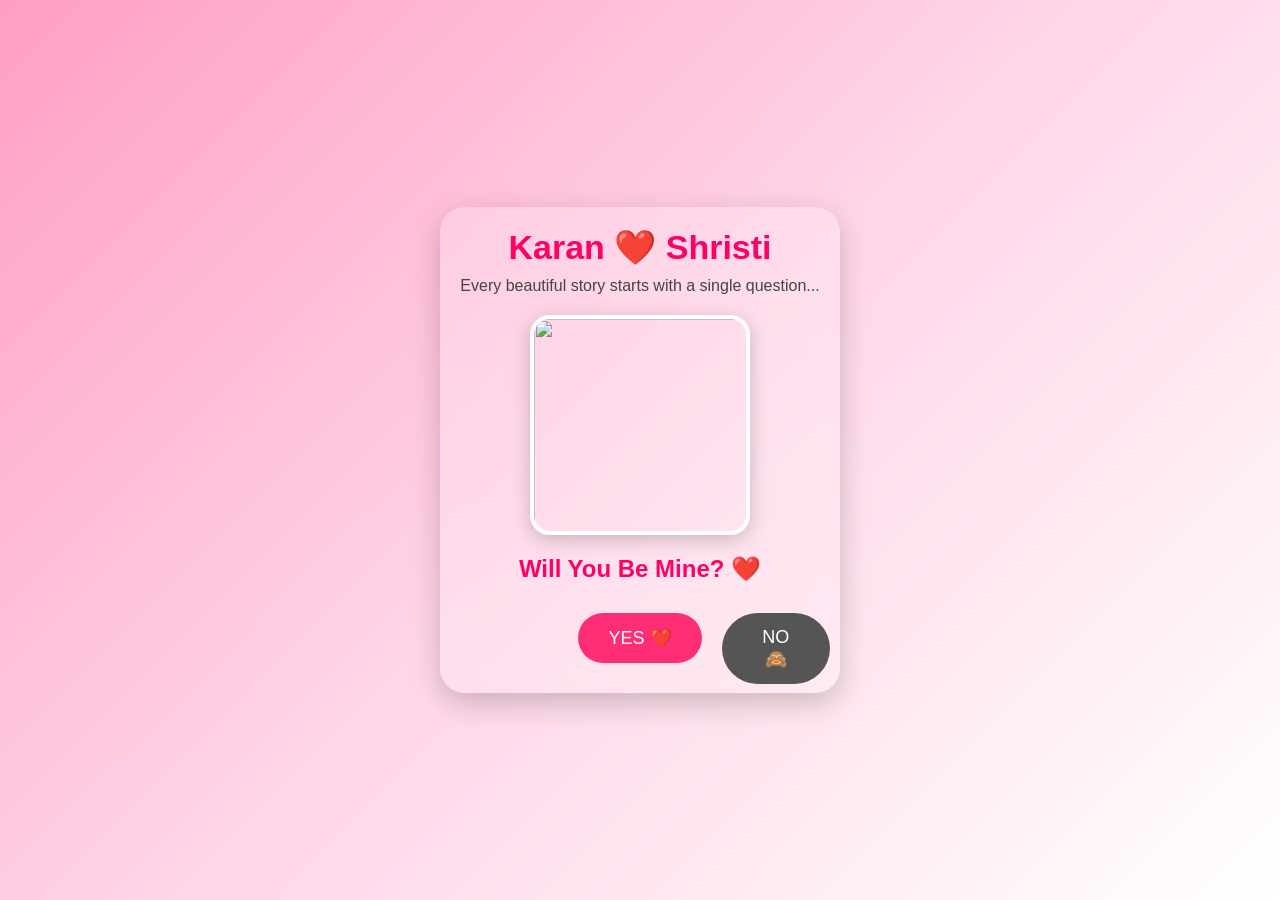
==== index.html @ 63c9cea0 "Update index.html" ====
<!DOCTYPE html>
<html lang="en">
<head>
  <meta charset="UTF-8">
  <meta name="viewport" content="width=device-width, initial-scale=1.0">
  <title>Karan ❤️ Shristi</title>
  <link rel="stylesheet" href="style.css">
</head>

<body>

<div class="hearts"></div>

<div class="container">

  <h1>Karan ❤️ Shristi</h1>

  <p class="subtitle">
    Every beautiful story starts with a single question...
  </p>

  <img src="images/IMG_20260702_190840.jpg" class="photo">

  <h2>Will You Be Mine? ❤️</h2>

  <div class="buttons">
      <button id="yes">YES ❤️</button>
      <button id="no">NO 🙈</button>
  </div>

</div>

<script src="script.js"></script>

</body>
</html>
---- style.css ----
*{
margin:0;
padding:0;
box-sizing:border-box;
font-family:Arial,sans-serif;
}

body{
background:linear-gradient(135deg,#ff9ec4,#ffd6e8,#fff);
height:100vh;
display:flex;
justify-content:center;
align-items:center;
overflow:hidden;
}

.container{
width:90%;
max-width:400px;
padding:20px;
text-align:center;
background:rgba(255,255,255,.2);
backdrop-filter:blur(15px);
border-radius:25px;
box-shadow:0 10px 30px rgba(0,0,0,.2);
}

h1{
color:#ff0066;
font-size:34px;
margin-bottom:10px;
}

.subtitle{
color:#444;
margin-bottom:20px;
}

.photo{
width:220px;
height:220px;
object-fit:cover;
border-radius:20px;
border:4px solid white;
box-shadow:0 5px 20px rgba(0,0,0,.2);
margin-bottom:20px;
}

h2{
color:#ff0066;
margin-bottom:20px;
}

button{
padding:14px 30px;
border:none;
border-radius:50px;
font-size:18px;
cursor:pointer;
margin:10px;
}

#yes{
background:#ff2d75;
color:white;
}

#no{
background:#555;
color:white;
position:absolute;
}

.hearts::before{
content:"❤️ ❤️ ❤️ ❤️ ❤️";
position:absolute;
top:-40px;
left:0;
width:100%;
font-size:25px;
animation:fall 8s linear infinite;
}

@keyframes fall{
0%{
transform:translateY(-100px);
}
100%{
transform:translateY(110vh);
}
}
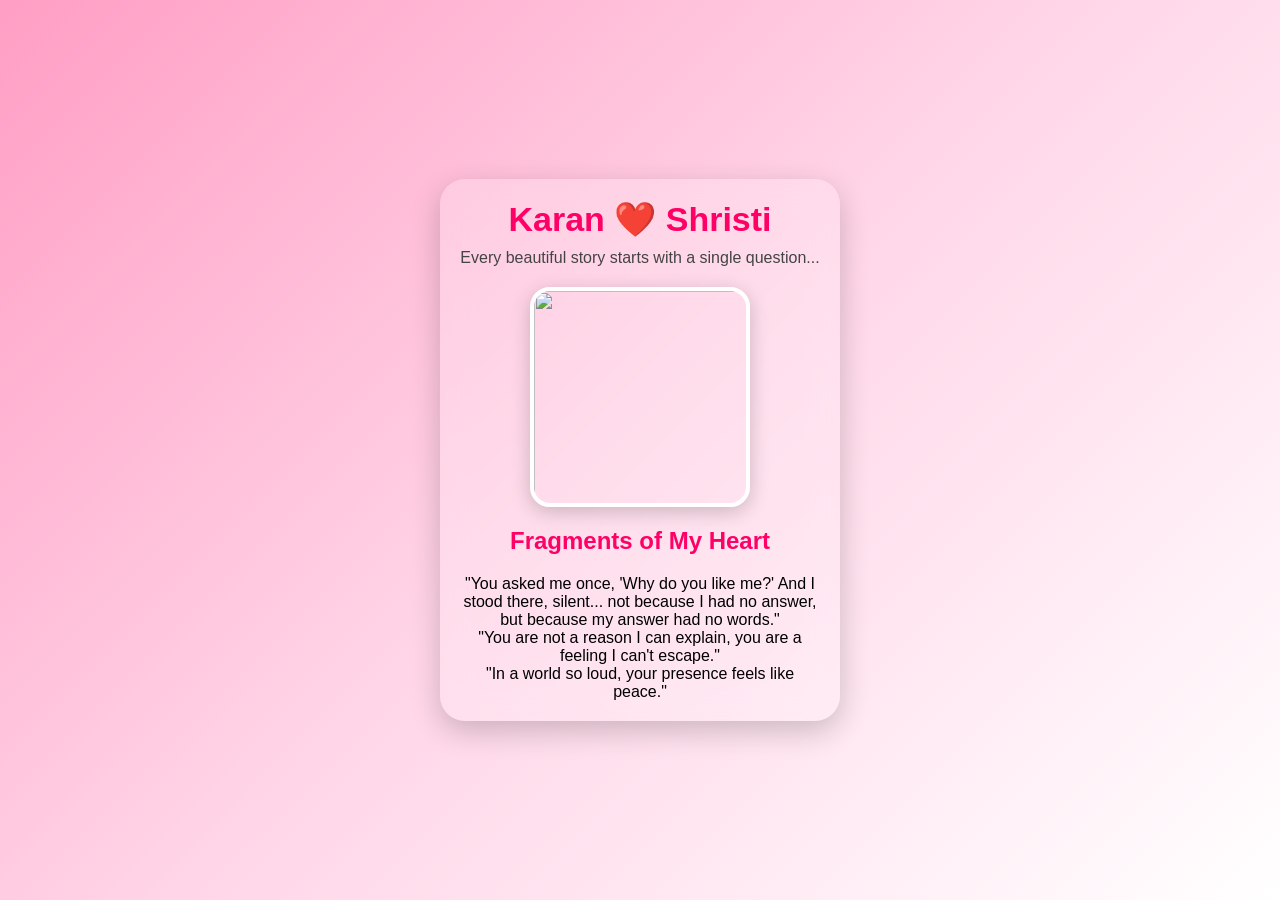
==== commit 29ee475e: "Updated homepage with written extracts" ====
--- a/index.html
+++ b/index.html
@@ -21,12 +21,28 @@
 
   <img src="images/IMG_20260702_190840.jpg" class="photo">
 
-  <h2>Will You Be Mine? ❤️</h2>
+<div class="extracts">
 
-  <div class="buttons">
-      <button id="yes">YES ❤️</button>
-      <button id="no">NO 🙈</button>
-  </div>
+<h2>Fragments of My Heart</h2>
+
+<p>
+"You asked me once, 'Why do you like me?'
+And I stood there, silent...
+not because I had no answer,
+but because my answer had no words."
+</p>
+
+<p>
+"You are not a reason I can explain,
+you are a feeling I can't escape."
+</p>
+
+<p>
+"In a world so loud,
+your presence feels like peace."
+</p>
+
+</div>
 
 </div>
 
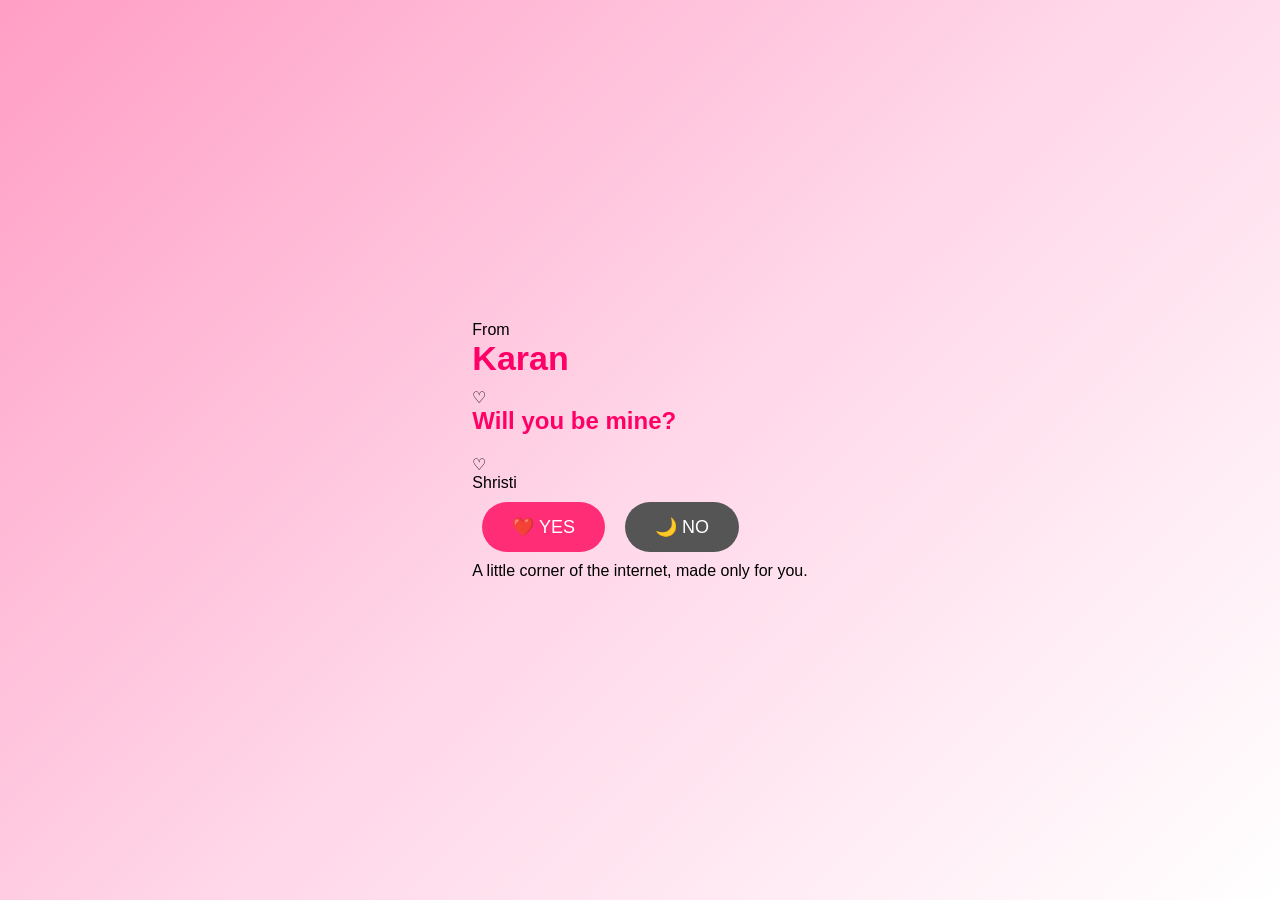
==== commit 3cbd2e08: "Update index.html" ====
--- a/index.html
+++ b/index.html
@@ -1,50 +1,63 @@
 <!DOCTYPE html>
 <html lang="en">
+
 <head>
-  <meta charset="UTF-8">
-  <meta name="viewport" content="width=device-width, initial-scale=1.0">
-  <title>Karan ❤️ Shristi</title>
-  <link rel="stylesheet" href="style.css">
+<meta charset="UTF-8">
+<meta name="viewport" content="width=device-width, initial-scale=1.0">
+
+<title>From Karan ❤️</title>
+
+<link rel="preconnect" href="https://fonts.googleapis.com">
+<link rel="preconnect" href="https://fonts.gstatic.com" crossorigin>
+
+<link href="https://fonts.googleapis.com/css2?family=Poppins:wght@300;400;500;600;700&display=swap" rel="stylesheet">
+
+<link rel="stylesheet" href="style.css">
+
 </head>
 
 <body>
 
+<div class="background"></div>
+
 <div class="hearts"></div>
 
-<div class="container">
+<main class="hero">
 
-  <h1>Karan ❤️ Shristi</h1>
+<div class="glass-card">
 
-  <p class="subtitle">
-    Every beautiful story starts with a single question...
-  </p>
+<p class="from">From</p>
 
-  <img src="images/IMG_20260702_190840.jpg" class="photo">
+<h1>Karan</h1>
 
-<div class="extracts">
+<div class="heart">♡</div>
 
-<h2>Fragments of My Heart</h2>
+<h2>Will you be mine?</h2>
 
-<p>
-"You asked me once, 'Why do you like me?'
-And I stood there, silent...
-not because I had no answer,
-but because my answer had no words."
-</p>
+<div class="heart">♡</div>
 
-<p>
-"You are not a reason I can explain,
-you are a feeling I can't escape."
-</p>
+<p class="to">Shristi</p>
 
-<p>
-"In a world so loud,
-your presence feels like peace."
+<div class="buttons">
+
+<button id="yes">
+❤️ YES
+</button>
+
+<button id="no">
+🌙 NO
+</button>
+
+</div>
+
+<p class="footer-line">
+A little corner of the internet,
+made only for you.
 </p>
 
 </div>
 
-</div>
+</main>
 
 <script src="script.js"></script>
 
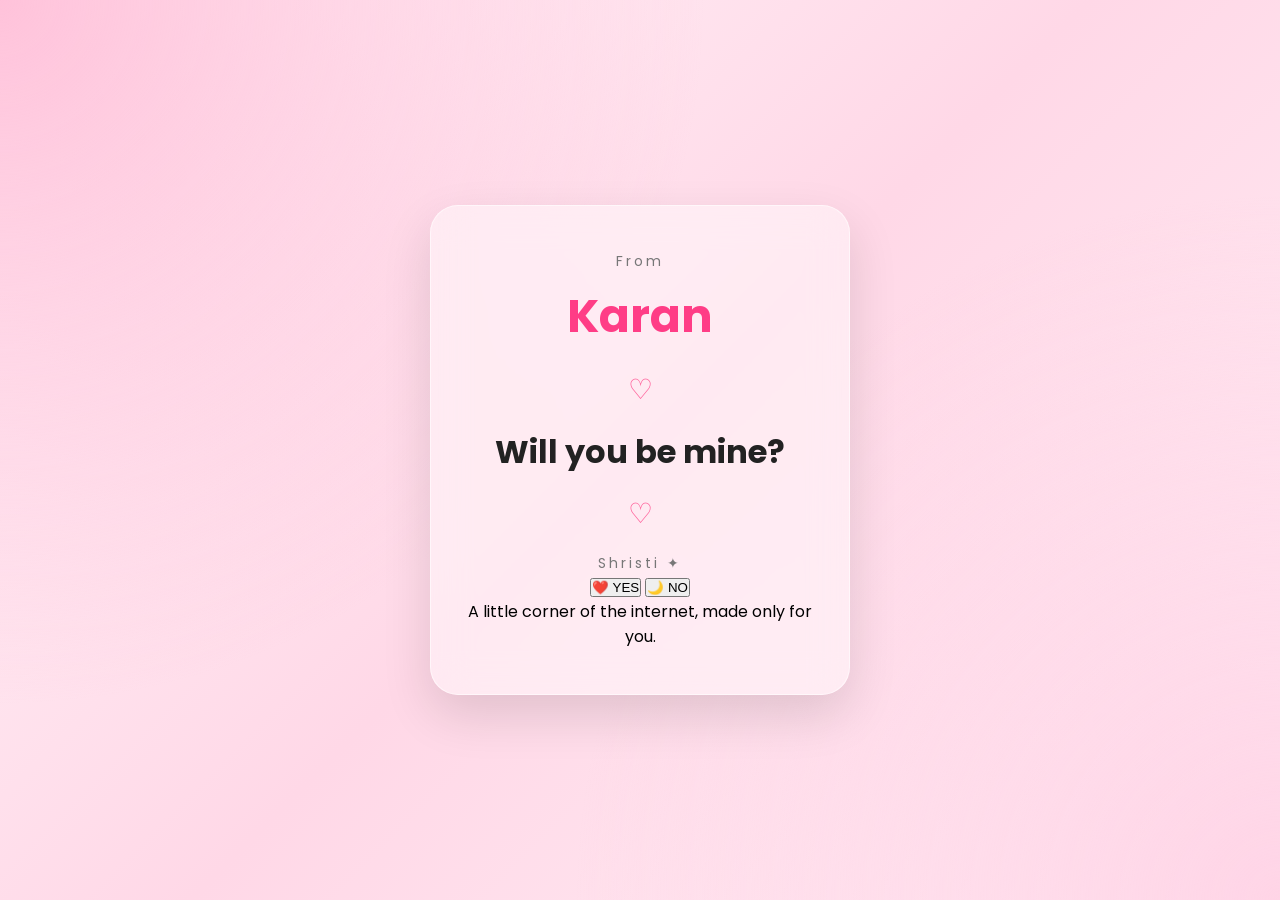
==== commit 431fd36a: "Update index.html" ====
--- a/index.html
+++ b/index.html
@@ -10,8 +10,7 @@
 <link rel="preconnect" href="https://fonts.googleapis.com">
 <link rel="preconnect" href="https://fonts.gstatic.com" crossorigin>
 
-<link href="https://fonts.googleapis.com/css2?family=Poppins:wght@300;400;500;600;700&display=swap" rel="stylesheet">
-
+<link href="https://fonts.googleapis.com/css2?family=Cormorant+Garamond:wght@500;600;700&family=Poppins:wght@300;400;500;600;700&display=swap" rel="stylesheet">
 <link rel="stylesheet" href="style.css">
 
 </head>
@@ -28,7 +27,7 @@
 
 <p class="from">From</p>
 
-<h1>Karan</h1>
+<h1 class="name">Karan</h1>
 
 <div class="heart">♡</div>
 
@@ -36,7 +35,7 @@
 
 <div class="heart">♡</div>
 
-<p class="to">Shristi</p>
+<p class="to"><span>Shristi ✦</span></p>
 
 <div class="buttons">
 
--- a/style.css
+++ b/style.css
@@ -1,91 +1,146 @@
+/* ===== RESET ===== */
+
 *{
-margin:0;
-padding:0;
-box-sizing:border-box;
-font-family:Arial,sans-serif;
+    margin:0;
+    padding:0;
+    box-sizing:border-box;
 }
 
 body{
-background:linear-gradient(135deg,#ff9ec4,#ffd6e8,#fff);
-height:100vh;
-display:flex;
-justify-content:center;
-align-items:center;
-overflow:hidden;
+    font-family:'Poppins',sans-serif;
+    min-height:100vh;
+    display:flex;
+    justify-content:center;
+    align-items:center;
+    overflow:hidden;
+    background:linear-gradient(135deg,#fff6fa,#ffd8e7,#ffeef5);
+    position:relative;
 }
 
-.container{
-width:90%;
-max-width:400px;
-padding:20px;
-text-align:center;
-background:rgba(255,255,255,.2);
-backdrop-filter:blur(15px);
-border-radius:25px;
-box-shadow:0 10px 30px rgba(0,0,0,.2);
+/* ===== Background ===== */
+
+.background{
+    position:fixed;
+    inset:0;
+    background:
+    radial-gradient(circle at top left,#ffc2da 0%,transparent 45%),
+    radial-gradient(circle at bottom right,#ffd4e6 0%,transparent 45%);
+    z-index:-2;
+}
+
+.hearts{
+    position:fixed;
+    inset:0;
+    pointer-events:none;
+    z-index:-1;
+}
+
+.hearts::before{
+    content:"♡  ♡  ♡  ♡  ♡";
+    position:absolute;
+    width:100%;
+    top:-60px;
+    font-size:30px;
+    color:#ff76ab;
+    animation:fall 12s linear infinite;
+}
+
+@keyframes fall{
+
+0%{
+transform:translateY(-100px);
+opacity:0;
+}
+
+15%{
+opacity:.5;
+}
+
+100%{
+transform:translateY(120vh);
+opacity:0;
+}
+
+}
+
+/* ===== Hero ===== */
+
+.hero{
+    width:100%;
+    display:flex;
+    justify-content:center;
+    align-items:center;
+    padding:25px;
+}
+
+/* ===== Card ===== */
+
+.glass-card{
+
+    width:100%;
+    max-width:420px;
+
+    padding:45px 30px;
+
+    text-align:center;
+
+    border-radius:28px;
+
+    background:rgba(255,255,255,.45);
+
+    backdrop-filter:blur(18px);
+
+    box-shadow:
+    0 20px 50px rgba(0,0,0,.12);
+
+    border:1px solid rgba(255,255,255,.55);
+
+}
+
+.from,
+.to{
+
+    color:#777;
+    letter-spacing:3px;
+    font-size:14px;
+
 }
 
 h1{
-color:#ff0066;
-font-size:34px;
-margin-bottom:10px;
-}
 
-.subtitle{
-color:#444;
-margin-bottom:20px;
-}
+    margin-top:10px;
+    color:#ff3d86;
+    font-size:46px;
+    font-weight:700;
 
-.photo{
-width:220px;
-height:220px;
-object-fit:cover;
-border-radius:20px;
-border:4px solid white;
-box-shadow:0 5px 20px rgba(0,0,0,.2);
-margin-bottom:20px;
 }
 
 h2{
-color:#ff0066;
-margin-bottom:20px;
+
+    margin:20px 0;
+    color:#222;
+    font-size:32px;
+    line-height:1.3;
+
 }
 
-button{
-padding:14px 30px;
-border:none;
-border-radius:50px;
-font-size:18px;
-cursor:pointer;
-margin:10px;
+.heart{
+
+    font-size:28px;
+    color:#ff5f98;
+    margin:18px 0;
+    animation:pulse 2.5s infinite;
+
 }
 
-#yes{
-background:#ff2d75;
-color:white;
+@keyframes pulse{
+
+0%,100%{
+transform:scale(1);
 }
 
-#no{
-background:#555;
-color:white;
-position:absolute;
+50%{
+transform:scale(1.12);
 }
 
-.hearts::before{
-content:"❤️ ❤️ ❤️ ❤️ ❤️";
-position:absolute;
-top:-40px;
-left:0;
-width:100%;
-font-size:25px;
-animation:fall 8s linear infinite;
 }
-
-@keyframes fall{
-0%{
-transform:translateY(-100px);
-}
-100%{
-transform:translateY(110vh);
-}
-}
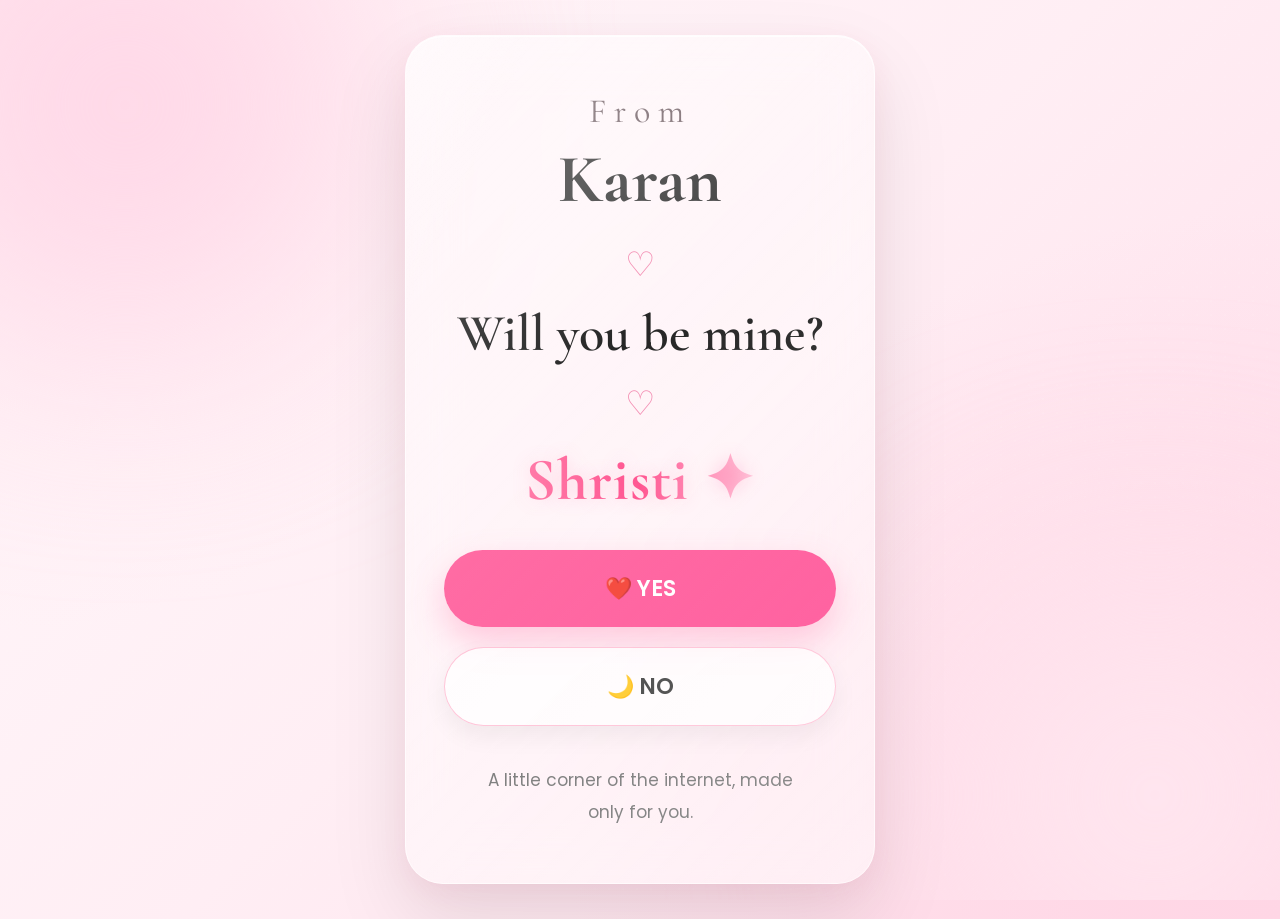
==== commit c03638a9: "Update index.html" ====
--- a/index.html
+++ b/index.html
@@ -5,7 +5,6 @@
 <meta charset="UTF-8">
 <meta name="viewport" content="width=device-width, initial-scale=1.0">
 
-<title>From Karan ❤️</title>
 
 <link rel="preconnect" href="https://fonts.googleapis.com">
 <link rel="preconnect" href="https://fonts.gstatic.com" crossorigin>
--- a/style.css
+++ b/style.css
@@ -1,4 +1,6 @@
-/* ===== RESET ===== */
+/* =========================
+   Premium Matte Theme
+========================= */
 
 *{
     margin:0;
@@ -6,141 +8,747 @@
     box-sizing:border-box;
 }
 
+html{
+    scroll-behavior:smooth;
+}
+
 body{
     font-family:'Poppins',sans-serif;
     min-height:100vh;
+    overflow:hidden;
+    color:#2b2b2b;
     display:flex;
     justify-content:center;
     align-items:center;
-    overflow:hidden;
-    background:linear-gradient(135deg,#fff6fa,#ffd8e7,#ffeef5);
+
+    background:
+    radial-gradient(circle at top left,#ffe8ef 0%,transparent 40%),
+    radial-gradient(circle at bottom right,#ffd6e5 0%,transparent 45%),
+    linear-gradient(135deg,#fff8fb,#ffeef4,#ffdce9);
+
     position:relative;
 }
 
-/* ===== Background ===== */
+/* Matte Texture */
+
+body::before{
+    content:"";
+    position:fixed;
+    inset:0;
+    opacity:.08;
+    pointer-events:none;
+
+    background-image:
+    radial-gradient(#ffffff 1px,transparent 1px);
+
+    background-size:14px 14px;
+}
+
+/* Soft Glow */
 
 .background{
     position:fixed;
     inset:0;
-    background:
-    radial-gradient(circle at top left,#ffc2da 0%,transparent 45%),
-    radial-gradient(circle at bottom right,#ffd4e6 0%,transparent 45%);
-    z-index:-2;
-}
+    overflow:hidden;
+}
+
+.background::before,
+.background::after{
+
+content:"";
+position:absolute;
+width:450px;
+height:450px;
+border-radius:50%;
+filter:blur(120px);
+
+}
+
+.background::before{
+top:-120px;
+left:-100px;
+background:#ffd7e7;
+}
+
+.background::after{
+bottom:-120px;
+right:-100px;
+background:#ffe6ef;
+}
+
+/* Floating Hearts */
 
 .hearts{
-    position:fixed;
-    inset:0;
-    pointer-events:none;
-    z-index:-1;
+position:fixed;
+inset:0;
+pointer-events:none;
+overflow:hidden;
 }
 
 .hearts::before{
-    content:"♡  ♡  ♡  ♡  ♡";
-    position:absolute;
+content:"♡   ♡   ♡   ♡   ♡";
+position:absolute;
+top:70px;
+left:50%;
+transform:translateX(-50%);
+font-size:30px;
+letter-spacing:18px;
+color:#f39ab8;
+opacity:.65;
+}
+
+/* Hero */
+
+.hero{
+width:100%;
+display:flex;
+justify-content:center;
+align-items:center;
+padding:35px;
+}
+
+/* Premium Card */
+
+.glass-card{
+
+width:100%;
+max-width:470px;
+
+padding:55px 38px;
+
+border-radius:38px;
+
+background:rgba(255,255,255,.40);
+
+backdrop-filter:blur(25px);
+
+-webkit-backdrop-filter:blur(25px);
+
+border:1px solid rgba(255,255,255,.65);
+
+box-shadow:
+
+0 35px 80px rgba(0,0,0,.10),
+
+0 8px 25px rgba(255,170,200,.18),
+
+inset 0 1px 0 rgba(255,255,255,.8);
+
+text-align:center;
+
+position:relative;
+
+overflow:hidden;
+
+animation:cardFade 1s ease;
+}
+
+.glass-card::before{
+
+content:"";
+
+position:absolute;
+
+inset:0;
+
+background:linear-gradient(
+135deg,
+rgba(255,255,255,.35),
+transparent 40%,
+rgba(255,255,255,.18)
+);
+
+pointer-events:none;
+
+}
+
+/* Animation */
+
+@keyframes cardFade{
+
+from{
+opacity:0;
+transform:translateY(35px) scale(.96);
+}
+
+to{
+opacity:1;
+transform:translateY(0) scale(1);
+}
+
+}
+/* =========================
+   Premium Typography
+========================= */
+
+.from{
+    font-family:'Cormorant Garamond',serif;
+    font-size:34px;
+    color:#7d6d72;
+    letter-spacing:8px;
+    margin-bottom:6px;
+}
+
+.name{
+    font-family:'Cormorant Garamond',serif;
+    font-size:68px;
+    font-weight:700;
+    color:#454545;
+    margin-bottom:18px;
+}
+
+.heart{
+    font-size:34px;
+    color:#f38db2;
+    margin:14px 0;
+    animation:floatHeart 3s ease-in-out infinite;
+}
+
+h2{
+    font-family:'Cormorant Garamond',serif;
+    font-size:52px;
+    font-weight:600;
+    line-height:1.15;
+    color:#262626;
+    margin:12px 0;
+}
+
+/* Shristi Highlight */
+
+.to{
+    margin-top:14px;
+    margin-bottom:34px;
+}
+
+.to span{
+
+font-family:'Cormorant Garamond',serif;
+
+font-size:60px;
+
+font-weight:700;
+
+background:linear-gradient(90deg,#ff7ba8,#ff4f8d,#ffc4d9);
+
+-webkit-background-clip:text;
+
+-webkit-text-fill-color:transparent;
+
+text-shadow:0 0 18px rgba(255,120,170,.30);
+
+letter-spacing:1px;
+
+}
+
+/* Buttons */
+
+.buttons{
+    display:flex;
+    flex-direction:column;
+    gap:20px;
+    margin-top:10px;
+}
+
+.buttons button{
+
+width:100%;
+
+padding:22px;
+
+border:none;
+
+border-radius:999px;
+
+font-size:22px;
+
+font-weight:600;
+
+font-family:'Poppins',sans-serif;
+
+cursor:pointer;
+
+transition:.35s;
+
+}
+
+#yes{
+
+background:linear-gradient(135deg,#ff6ba3,#ff4f95);
+
+color:#fff;
+
+box-shadow:
+
+0 15px 35px rgba(255,90,150,.30);
+
+}
+
+#yes:hover{
+
+transform:translateY(-4px) scale(1.02);
+
+box-shadow:
+
+0 22px 45px rgba(255,90,150,.42);
+
+}
+
+#no{
+
+background:rgba(255,255,255,.75);
+
+color:#444;
+
+border:1px solid rgba(255,180,205,.8);
+
+box-shadow:
+
+0 10px 25px rgba(0,0,0,.06);
+
+}
+
+#no:hover{
+
+transform:translateY(-3px);
+
+}
+
+/* Footer */
+
+.footer-line{
+
+margin-top:38px;
+
+font-size:17px;
+
+line-height:1.9;
+
+color:#777;
+
+max-width:320px;
+
+margin-left:auto;
+
+margin-right:auto;
+
+}
+
+/* Floating Heart */
+
+@keyframes floatHeart{
+
+0%,100%{
+transform:translateY(0);
+}
+
+50%{
+transform:translateY(-8px);
+}
+
+}
+/* =========================
+   Premium Effects
+========================= */
+
+/* Soft Floating Petals */
+
+.background::before{
+    animation: glowMove1 12s ease-in-out infinite alternate;
+}
+
+.background::after{
+    animation: glowMove2 14s ease-in-out infinite alternate;
+}
+
+@keyframes glowMove1{
+    from{
+        transform:translate(0,0) scale(1);
+    }
+    to{
+        transform:translate(60px,40px) scale(1.15);
+    }
+}
+
+@keyframes glowMove2{
+    from{
+        transform:translate(0,0) scale(1);
+    }
+    to{
+        transform:translate(-70px,-40px) scale(1.1);
+    }
+}
+
+/* Card Hover */
+
+.glass-card:hover{
+
+transform:translateY(-6px);
+
+transition:.45s ease;
+
+box-shadow:
+0 45px 90px rgba(0,0,0,.12),
+0 20px 45px rgba(255,140,185,.22);
+
+}
+
+/* Shine Effect */
+
+.glass-card::after{
+
+content:"";
+
+position:absolute;
+
+top:-120%;
+
+left:-40%;
+
+width:60%;
+
+height:250%;
+
+background:linear-gradient(
+90deg,
+transparent,
+rgba(255,255,255,.45),
+transparent
+);
+
+transform:rotate(25deg);
+
+animation:shine 8s linear infinite;
+
+}
+
+@keyframes shine{
+
+0%{
+left:-70%;
+}
+
+100%{
+left:170%;
+}
+
+}
+
+/* Buttons */
+
+#yes:active,
+#no:active{
+
+transform:scale(.97);
+
+}
+
+/* Floating Hearts */
+
+.heart:nth-of-type(1){
+animation-delay:0s;
+}
+
+.heart:nth-of-type(2){
+animation-delay:1.2s;
+}
+
+/* Hero Fade */
+
+.hero{
+
+animation:heroFade 1s ease;
+
+}
+
+@keyframes heroFade{
+
+from{
+
+opacity:0;
+
+transform:translateY(25px);
+
+}
+
+to{
+
+opacity:1;
+
+transform:translateY(0);
+
+}
+
+}
+
+/* Soft Selection */
+
+::selection{
+
+background:#ff72aa;
+
+color:white;
+
+}
+/* =========================
+   Responsive + Final Polish
+========================= */
+
+@media (max-width:768px){
+
+.hero{
+    padding:20px;
+}
+
+.glass-card{
+
+    max-width:100%;
+    padding:42px 24px;
+    border-radius:30px;
+
+}
+
+.from{
+    font-size:28px;
+    letter-spacing:5px;
+}
+
+.name{
+    font-size:54px;
+}
+
+h2{
+    font-size:40px;
+}
+
+.to span{
+    font-size:48px;
+}
+
+.heart{
+    font-size:28px;
+}
+
+.buttons{
+    gap:16px;
+}
+
+.buttons button{
+
+    padding:18px;
+    font-size:18px;
+
+}
+
+.footer-line{
+
+    font-size:15px;
+    line-height:1.7;
+
+}
+
+}
+
+@media (max-width:430px){
+
+.glass-card{
+    padding:35px 20px;
+}
+
+.name{
+    font-size:46px;
+}
+
+h2{
+    font-size:34px;
+}
+
+.to span{
+    font-size:42px;
+}
+
+.buttons button{
+    font-size:17px;
+}
+
+}
+
+/* Smooth */
+
+button,
+.glass-card,
+.heart{
+transition:all .35s ease;
+}
+/* ===================================
+   YES PAGE
+=================================== */
+
+.container{
+
     width:100%;
-    top:-60px;
-    font-size:30px;
-    color:#ff76ab;
-    animation:fall 12s linear infinite;
-}
-
-@keyframes fall{
-
-0%{
-transform:translateY(-100px);
-opacity:0;
-}
-
-15%{
-opacity:.5;
-}
-
-100%{
-transform:translateY(120vh);
-opacity:0;
-}
-
-}
-
-/* ===== Hero ===== */
-
-.hero{
-    width:100%;
-    display:flex;
-    justify-content:center;
-    align-items:center;
-    padding:25px;
-}
-
-/* ===== Card ===== */
-
-.glass-card{
-
-    width:100%;
-    max-width:420px;
-
-    padding:45px 30px;
+    max-width:650px;
+
+    padding:60px 40px;
+
+    border-radius:38px;
 
     text-align:center;
 
-    border-radius:28px;
-
-    background:rgba(255,255,255,.45);
-
-    backdrop-filter:blur(18px);
+    background:rgba(255,255,255,.40);
+
+    backdrop-filter:blur(25px);
+
+    -webkit-backdrop-filter:blur(25px);
+
+    border:1px solid rgba(255,255,255,.65);
 
     box-shadow:
-    0 20px 50px rgba(0,0,0,.12);
-
-    border:1px solid rgba(255,255,255,.55);
-
-}
-
-.from,
-.to{
-
-    color:#777;
-    letter-spacing:3px;
-    font-size:14px;
-
-}
-
-h1{
-
-    margin-top:10px;
-    color:#ff3d86;
-    font-size:46px;
-    font-weight:700;
-
-}
-
-h2{
-
-    margin:20px 0;
-    color:#222;
-    font-size:32px;
-    line-height:1.3;
-
-}
-
-.heart{
-
-    font-size:28px;
-    color:#ff5f98;
-    margin:18px 0;
-    animation:pulse 2.5s infinite;
-
-}
-
-@keyframes pulse{
-
-0%,100%{
-transform:scale(1);
-}
-
-50%{
-transform:scale(1.12);
-}
-
-}
+    0 35px 80px rgba(0,0,0,.10),
+    0 10px 30px rgba(255,170,200,.18);
+
+    animation:cardFade 1s ease;
+
+}
+
+.container h1{
+
+    font-family:'Cormorant Garamond',serif;
+
+    font-size:64px;
+
+    line-height:1.15;
+
+    color:#ff4f8d;
+
+    margin-bottom:30px;
+
+}
+
+.subtitle{
+
+    font-size:20px;
+
+    color:#555;
+
+    line-height:1.9;
+
+    margin-bottom:28px;
+
+}
+
+.container button{
+
+    margin-top:25px;
+
+    border:none;
+
+    border-radius:999px;
+
+    padding:20px 45px;
+
+    font-size:20px;
+
+    font-weight:600;
+
+    cursor:pointer;
+
+    color:#fff;
+
+    background:linear-gradient(135deg,#ff6ba3,#ff4f95);
+
+    box-shadow:
+    0 15px 35px rgba(255,90,150,.30);
+
+    transition:.35s;
+
+}
+
+.container button:hover{
+
+    transform:translateY(-4px);
+
+    box-shadow:
+    0 25px 45px rgba(255,90,150,.40);
+
+}
+
+@media(max-width:768px){
+
+.container{
+
+padding:40px 25px;
+
+}
+
+.container h1{
+
+font-size:48px;
+
+}
+
+.subtitle{
+
+font-size:18px;
+
+}
+
+}
+/* ===== YES PAGE ===== */
+
+.subtitle{
+font-size:19px;
+line-height:1.9;
+color:#666;
+margin-top:28px;
+margin-bottom:18px;
+text-align:center;
+}
+
+.subtitle span{
+color:#ff4f95;
+font-weight:600;
+}
+
+.message{
+font-size:20px;
+color:#555;
+margin:25px 0 35px;
+text-align:center;
+}
+/* ===== YES PAGE ===== */
+
+.subtitle{
+    font-size:18px;
+    line-height:1.9;
+    color:#6c6c6c;
+    margin-top:25px;
+    margin-bottom:20px;
+    text-align:center;
+}
+
+.subtitle span{
+    color:#ff4f95;
+    font-weight:600;
+}
+
+.message{
+    font-size:20px;
+    color:#555;
+    margin-bottom:35px;
+    text-align:center;
+}
+
+body{
+    animation:fadePage .8s ease;
+}
+
+@keyframes fadePage{
+    from{
+        opacity:0;
+        transform:translateY(15px);
+    }
+    to{
+        opacity:1;
+        transform:translateY(0);
+    }
+}
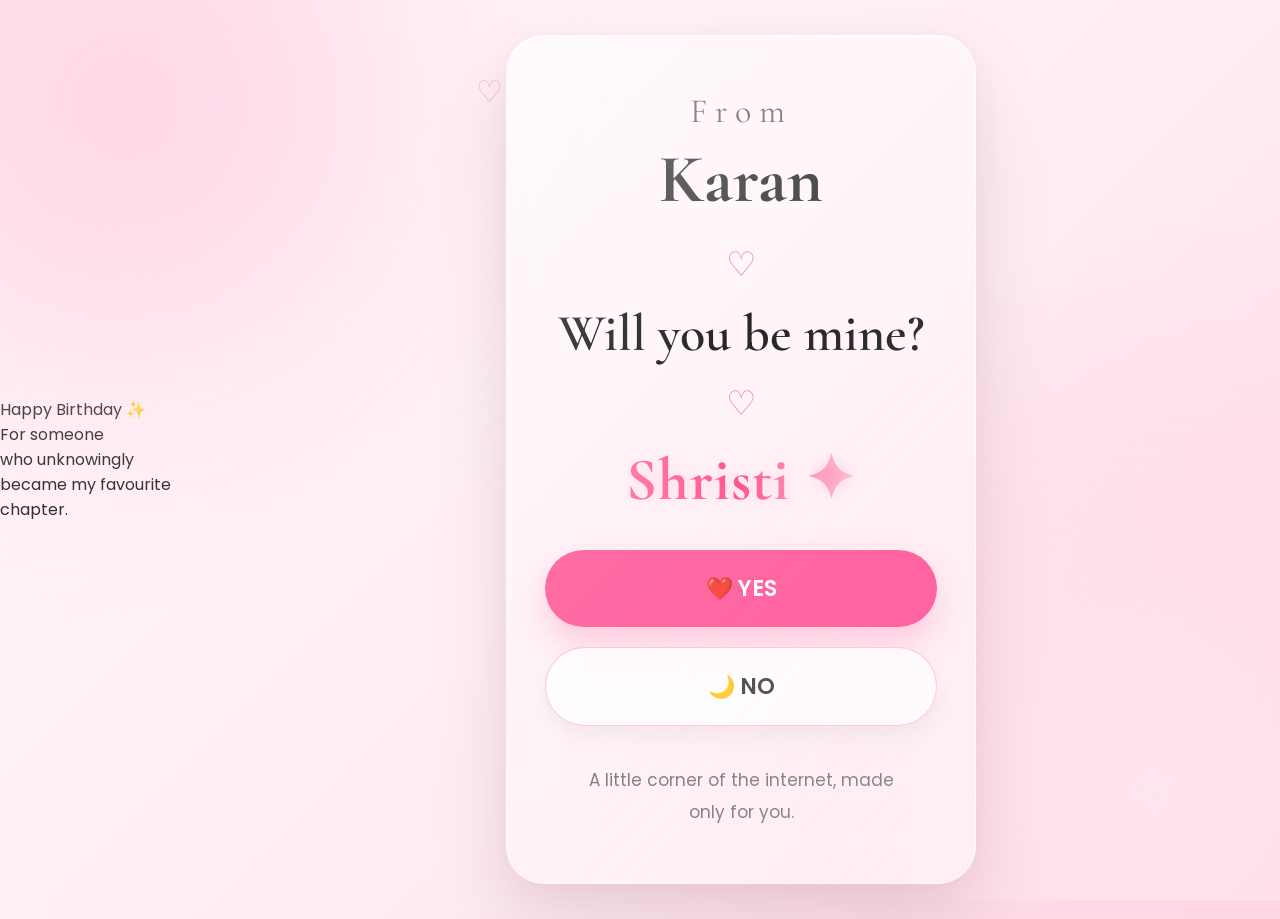
==== commit 132fd0cf: "Update index.html" ====
--- a/index.html
+++ b/index.html
@@ -5,7 +5,20 @@
 <meta charset="UTF-8">
 <meta name="viewport" content="width=device-width, initial-scale=1.0">
 
+<div class="birthday-message">
 
+<p class="birthday-title">
+Happy Birthday ✨
+</p>
+
+<p class="birthday-text">
+For someone<br>
+who unknowingly<br>
+became my favourite chapter.
+</p>
+
+</div>
+  
 <link rel="preconnect" href="https://fonts.googleapis.com">
 <link rel="preconnect" href="https://fonts.gstatic.com" crossorigin>
 
